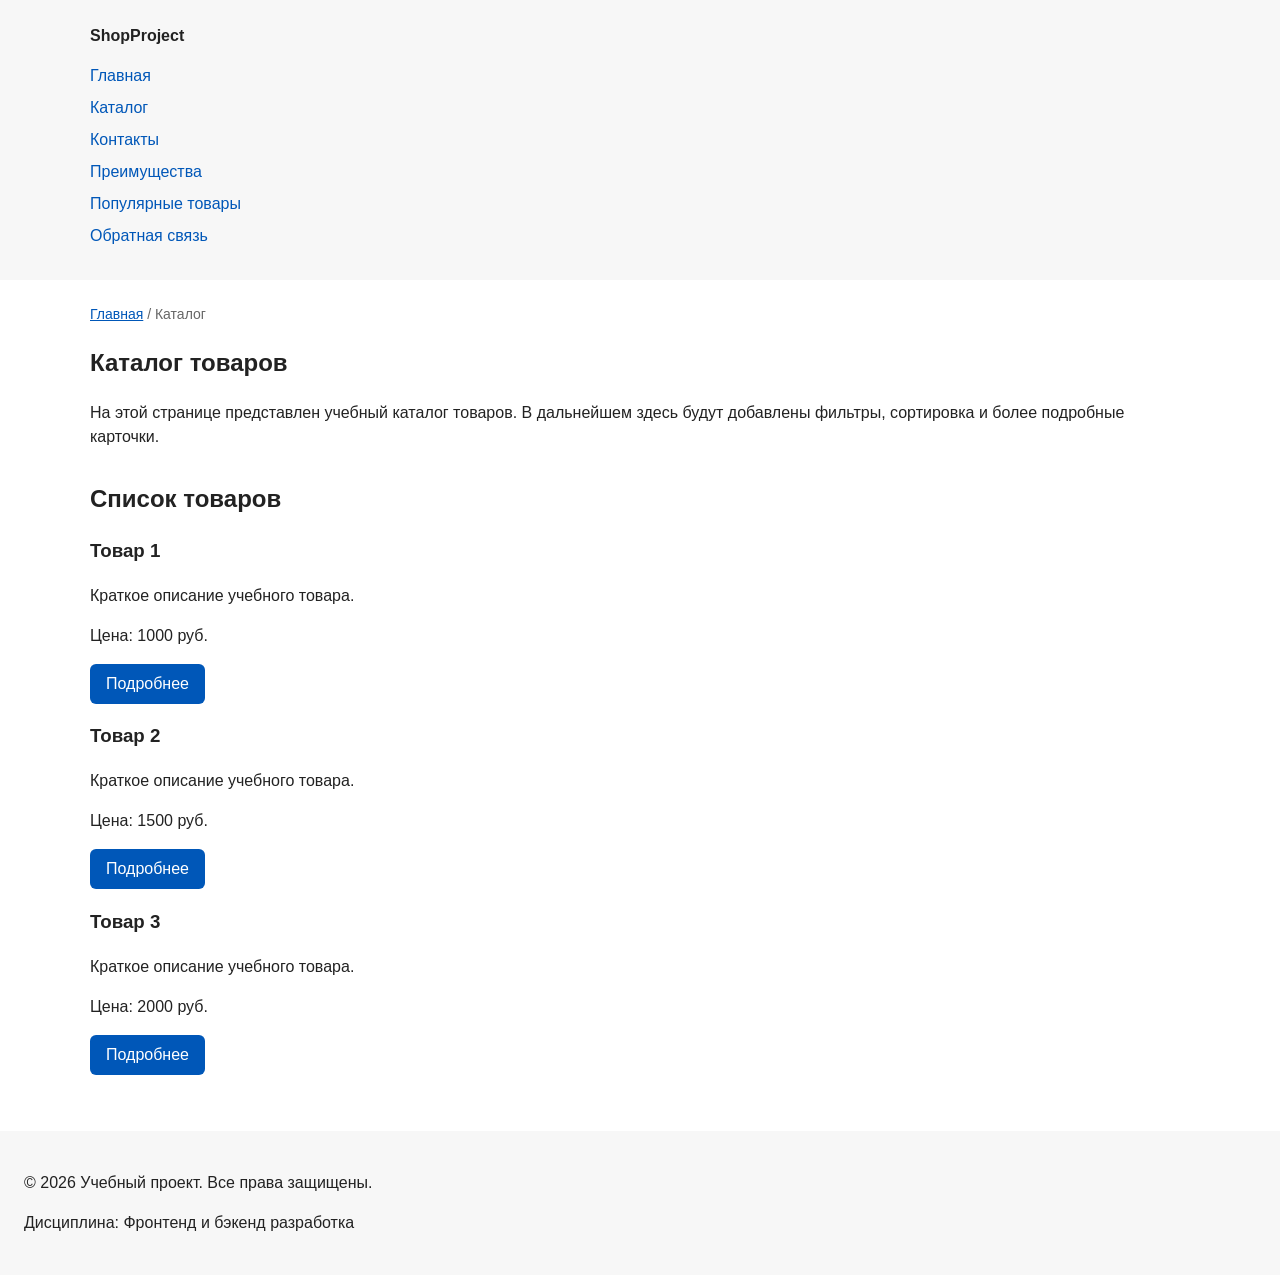
==== catalog.html @ 1e43f2d3 "feat: add multi-page structure navigation and anchors" ====
<!DOCTYPE html>
<html lang="ru">
<head>
    <meta property="og:type" content="website">
  <meta property="og:title" content="Учебный интернет-магазин">
  <meta property="og:description" content="Учебный frontend-проект интернет-магазина.">
  <meta property="og:image" content="https://username.github.io/kr1-html-css-shop/images/preview.jpg">
  <meta charset="UTF-8">
  <meta name="viewport" content="width=device-width, initial-scale=1.0">
  <meta name="description" content="Каталог товаров учебного интернет-магазина.">
  <title>Каталог товаров — Учебный интернет-магазин</title>
  <link rel="stylesheet" href="css/style.css">
</head>
<body>
  <header>
    <div class="site-header">
      <a class="site-logo" href="index.html">ShopProject</a>

      <nav class="site-nav" aria-label="Основная навигация">
        <ul class="site-nav__list">
          <li><a href="index.html">Главная</a></li>
          <li><a href="catalog.html">Каталог</a></li>
          <li><a href="contacts.html">Контакты</a></li>
          <li><a href="index.html#advantages">Преимущества</a></li>
          <li><a href="index.html#popular">Популярные товары</a></li>
          <li><a href="index.html#contacts">Обратная связь</a></li>
        </ul>
      </nav>
    </div>
  </header>

  <main>
    <nav class="breadcrumbs" aria-label="Хлебные крошки">
      <a href="index.html">Главная</a>
      <span>Каталог</span>
    </nav>

    <section class="section">
      <h1>Каталог товаров</h1>
      <p>
        На этой странице представлен учебный каталог товаров.
        В дальнейшем здесь будут добавлены фильтры, сортировка и более
        подробные карточки.
      </p>
    </section>

    <section class="section">
      <h2>Список товаров</h2>

      <article class="product-card">
        <h3>Товар 1</h3>
        <p>Краткое описание учебного товара.</p>
        <p>Цена: 1000 руб.</p>
        <a class="button" href="index.html#popular">Подробнее</a>
      </article>

      <article class="product-card">
        <h3>Товар 2</h3>
        <p>Краткое описание учебного товара.</p>
        <p>Цена: 1500 руб.</p>
        <a class="button" href="index.html#popular">Подробнее</a>
      </article>

      <article class="product-card">
        <h3>Товар 3</h3>
        <p>Краткое описание учебного товара.</p>
        <p>Цена: 2000 руб.</p>
        <a class="button" href="index.html#popular">Подробнее</a>
      </article>
    </section>
  </main>

  <footer>
    <p>&copy; 2026 Учебный проект. Все права защищены.</p>
    <p>Дисциплина: Фронтенд и бэкенд разработка</p>
  </footer>
</body>
</html>
---- css/style.css ----
/* ===============================
   1. Переменные проекта
   =============================== */

:root {
  /* Основные цвета проекта */
  --color-bg: #ffffff;
  --color-text: #222222;
  --color-muted: #666666;
  --color-primary: #0057b8;
  --color-primary-dark: #003f86;
  --color-border: #dddddd;
  --color-surface: #f7f7f7;
  --color-surface-accent: #eef5ff;
  --color-danger: #b00020;
  --color-success: #168a2f;
  --color-success-bg: #eefaf0;
  --color-white: #ffffff;

  /* Отступы */
  --space-xs: 4px;
  --space-sm: 8px;
  --space-md: 16px;
  --space-lg: 24px;
  --space-xl: 32px;

  /* Скругления */
  --radius-sm: 6px;
  --radius-md: 8px;
  --radius-lg: 12px;

  /* Размеры */
  --container-width: 1100px;
}

/* ===============================
   2. Базовые стили
   =============================== */

* {
  box-sizing: border-box;
}
html {
    scroll-behavior: smooth;
}

body {
  margin: 0;
  font-family: Arial, sans-serif;
  line-height: 1.5;
  color: var(--color-text);
  background-color: var(--color-bg);
}

header, main, footer {
  padding: var(--space-lg);
}

header {
  background-color: var(--color-surface);
}

footer {
  background-color: var(--color-surface);
}
/* ===============================
   3. Общие элементы интерфейса
   =============================== */

a {
  color: var(--color-primary);
}

a:hover {
  color: var(--color-primary-dark);
}

a:focus-visible {
  outline: 2px solid var(--color-primary);
  outline-offset: 3px;
}


.site-header{
    max-width: 1100px;
    margin: 0 auto;
}
.site-logo {
    font-weight: bold;
    text-decoration: none;
    color: #222222;
}

.site-nav__list {
  padding: 0;
  margin: 16px 0 0;
  list-style: none;
}
.site-nav__list li{
    margin-bottom: 8px;
}
.site-nav__list a{
    color: #0057b8;
  text-decoration: none;
}

.site-nav__list a:hover {
  text-decoration: underline;
}

/* ===============================
   4. Компоненты страницы
   =============================== */

:target {
  outline: 2px dashed var(--color-primary);
  outline-offset: 4px;
}

.button {
  display: inline-block;
  padding: var(--space-sm) var(--space-md);
  color: var(--color-white);
  background-color: var(--color-primary);
  text-decoration: none;
  border: none;
  border-radius: var(--radius-sm);
  cursor: pointer;
}

.button:hover {
  background-color: var(--color-primary-dark);
}

.button:focus-visible {
  outline: 2px solid var(--color-primary);
  outline-offset: 3px;
}

.button:disabled {
  opacity: 0.6;
  cursor: not-allowed;
}

.aside-info {
  max-width: var(--container-width);
  margin: 0 auto var(--space-xl);
  padding: var(--space-md);
  border-left: 4px solid var(--color-primary);
  background-color: var(--color-surface);
}

.hero {
  max-width: var(--container-width);
  margin: 0 auto var(--space-xl);
  padding: var(--space-xl) var(--space-lg);
  background-color: var(--color-surface-accent);
  border-radius: var(--radius-lg);
}

.section {
  max-width: var(--container-width);
  margin: 0 auto var(--space-xl);
}

.section h2 {
  margin-top: 0;
}

/* ===============================
   5. Форма и модальное окно
   =============================== */

.order-dialog {
  width: min(100% - 32px, 560px);
  padding: var(--space-lg);
  border: none;
  border-radius: var(--radius-lg);
}

.order-dialog::backdrop {
  background-color: rgba(0, 0, 0, 0.5);
}

.form-field {
  margin-bottom: var(--space-md);
}

.form-field label {
  display: block;
  margin-bottom: var(--space-xs);
}

.form-field input,
.form-field select,
.form-field textarea {
  width: 100%;
  padding: 10px 12px;
  border: 1px solid var(--color-border);
  border-radius: var(--radius-sm);
  font: inherit;
}

.form-field input[type="checkbox"] {
  width: auto;
}

.form-field small {
  display: block;
  margin-top: var(--space-xs);
  color: var(--color-muted);
}

.form-field input:hover,
.form-field select:hover,
.form-field textarea:hover {
  border-color: var(--color-primary);
}

.form-field input:focus-visible,
.form-field select:focus-visible,
.form-field textarea:focus-visible,
.form-actions button:focus-visible {
  outline: 2px solid var(--color-primary);
  outline-offset: 3px;
}

[aria-invalid="true"] {
  border-color: var(--color-danger);
}

/*
  Кнопки формы.
*/
.form-actions {
  display: flex;
  gap: 12px;
  margin-top: 20px;
}

/*
  Сообщение об успешной отправке.
*/
.success-message {
  max-width: var(--container-width);
  margin: var(--space-lg) auto;
  padding: var(--space-md);
  border-left: 4px solid var(--color-success);
  background-color: var(--color-success-bg);
}
.breadcrumbs {
  max-width: var(--container-width);
  margin: 0 auto var(--space-md);
  font-size: 14px;
  color: var(--color-muted);
}

.breadcrumbs a {
  color: var(--color-primary);
}

.breadcrumbs span::before {
  content: " / ";
  color: var(--color-muted);
}
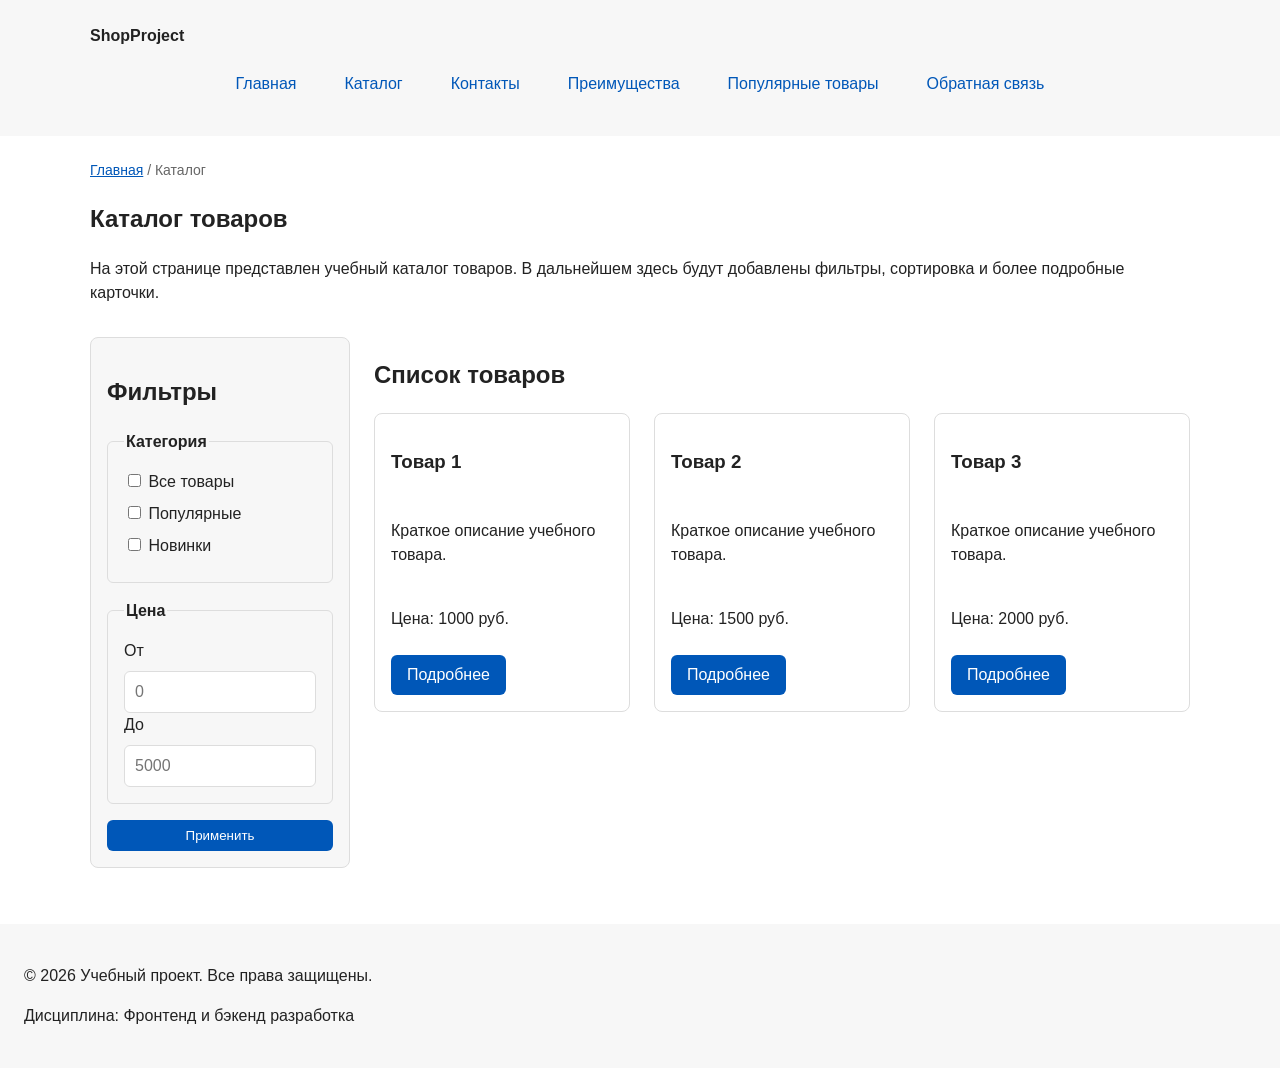
==== commit 7974ef0b: "feat: add flex navigation and grid catalog layout" ====
--- a/catalog.html
+++ b/catalog.html
@@ -43,31 +43,75 @@
         подробные карточки.
       </p>
     </section>
+    <section class="catalog-layout">
+      <aside class="catalog-filters">
+        <h2>Фильтры</h2>
 
-    <section class="section">
-      <h2>Список товаров</h2>
+        <form class="filters-form" action="#" method="get">
+          <fieldset>
+            <legend>Категория</legend>
 
-      <article class="product-card">
-        <h3>Товар 1</h3>
-        <p>Краткое описание учебного товара.</p>
-        <p>Цена: 1000 руб.</p>
-        <a class="button" href="index.html#popular">Подробнее</a>
-      </article>
+            <label>
+              <input type="checkbox" name="category" value="all">
+              Все товары
+            </label>
 
-      <article class="product-card">
-        <h3>Товар 2</h3>
-        <p>Краткое описание учебного товара.</p>
-        <p>Цена: 1500 руб.</p>
-        <a class="button" href="index.html#popular">Подробнее</a>
-      </article>
+            <label>
+              <input type="checkbox" name="category" value="popular">
+              Популярные
+            </label>
 
-      <article class="product-card">
-        <h3>Товар 3</h3>
-        <p>Краткое описание учебного товара.</p>
-        <p>Цена: 2000 руб.</p>
-        <a class="button" href="index.html#popular">Подробнее</a>
-      </article>
+            <label>
+              <input type="checkbox" name="category" value="new">
+              Новинки
+            </label>
+          </fieldset>
+
+          <fieldset>
+            <legend>Цена</legend>
+
+            <label for="price-from">От</label>
+            <input id="price-from" name="price-from" type="number" min="0" placeholder="0">
+
+            <label for="price-to">До</label>
+            <input id="price-to" name="price-to" type="number" min="0" placeholder="5000">
+          </fieldset>
+
+          <button class="button" type="submit">Применить</button>
+        </form>
+      </aside>
+
+      <section class="catalog-products">
+        <h2>Список товаров</h2>
+
+        <div class="products-grid">
+
+            <article class="product-card">
+              <h3>Товар 1</h3>
+              <p>Краткое описание учебного товара.</p>
+              <p>Цена: 1000 руб.</p>
+              <a class="button" href="index.html#popular">Подробнее</a>
+            </article>
+
+            <article class="product-card">
+              <h3>Товар 2</h3>
+              <p>Краткое описание учебного товара.</p>
+              <p>Цена: 1500 руб.</p>
+              <a class="button" href="index.html#popular">Подробнее</a>
+            </article>
+
+            <article class="product-card">
+              <h3>Товар 3</h3>
+              <p>Краткое описание учебного товара.</p>
+              <p>Цена: 2000 руб.</p>
+              <a class="button" href="index.html#popular">Подробнее</a>
+            </article>
+          </section>
+        </div>
+      </section>
     </section>
+
+
   </main>
 
   <footer>
--- a/css/style.css
+++ b/css/style.css
@@ -92,25 +92,104 @@
 }
 
 .site-nav__list {
+  display: flex;
+  flex-wrap: wrap;
+  justify-content: center;
+  align-items: center;
+  gap: var(--space-md);
   padding: 0;
-  margin: 16px 0 0;
+  margin: var(--space-md) 0 0;
   list-style: none;
 }
+
 .site-nav__list li{
     margin-bottom: 8px;
 }
-.site-nav__list a{
-    color: #0057b8;
+.site-nav__list a {
+  display: inline-block;
+  padding: var(--space-sm) var(--space-md);
+  color: var(--color-primary);
   text-decoration: none;
+  border-radius: var(--radius-sm);
 }
 
 .site-nav__list a:hover {
-  text-decoration: underline;
-}
+  color: var(--color-white);
+  background-color: var(--color-primary);
+}
+
 
 /* ===============================
    4. Компоненты страницы
    =============================== */
+.products-grid {
+  display: grid;
+  grid-template-columns: repeat(3, 1fr);
+  gap: var(--space-lg);
+}
+.product-card {
+  display: flex;
+  flex-direction: column;
+  gap: var(--space-sm);
+  margin-bottom: 0;
+  padding: var(--space-md);
+  border: 1px solid var(--color-border);
+  border-radius: var(--radius-md);
+  background-color: var(--color-bg);
+}
+
+.product-card .button {
+  margin-top: auto;
+  align-self: flex-start;
+}
+.catalog-layout {
+  max-width: var(--container-width);
+  margin: 0 auto var(--space-xl);
+  display: grid;
+  grid-template-columns: 260px 1fr;
+  grid-template-areas: "filters products";
+  gap: var(--space-lg);
+}
+
+.catalog-filters {
+  grid-area: filters;
+  padding: var(--space-md);
+  border: 1px solid var(--color-border);
+  border-radius: var(--radius-md);
+  background-color: var(--color-surface);
+}
+
+.catalog-products {
+  grid-area: products;
+}
+.filters-form {
+  display: grid;
+  gap: var(--space-md);
+}
+
+.filters-form fieldset {
+  margin: 0;
+  padding: var(--space-md);
+  border: 1px solid var(--color-border);
+  border-radius: var(--radius-sm);
+}
+
+.filters-form legend {
+  font-weight: 700;
+}
+
+.filters-form label {
+  display: block;
+  margin-bottom: var(--space-sm);
+}
+
+.filters-form input[type="number"] {
+  width: 100%;
+  padding: 8px 10px;
+  border: 1px solid var(--color-border);
+  border-radius: var(--radius-sm);
+  font: inherit;
+}
 
 :target {
   outline: 2px dashed var(--color-primary);
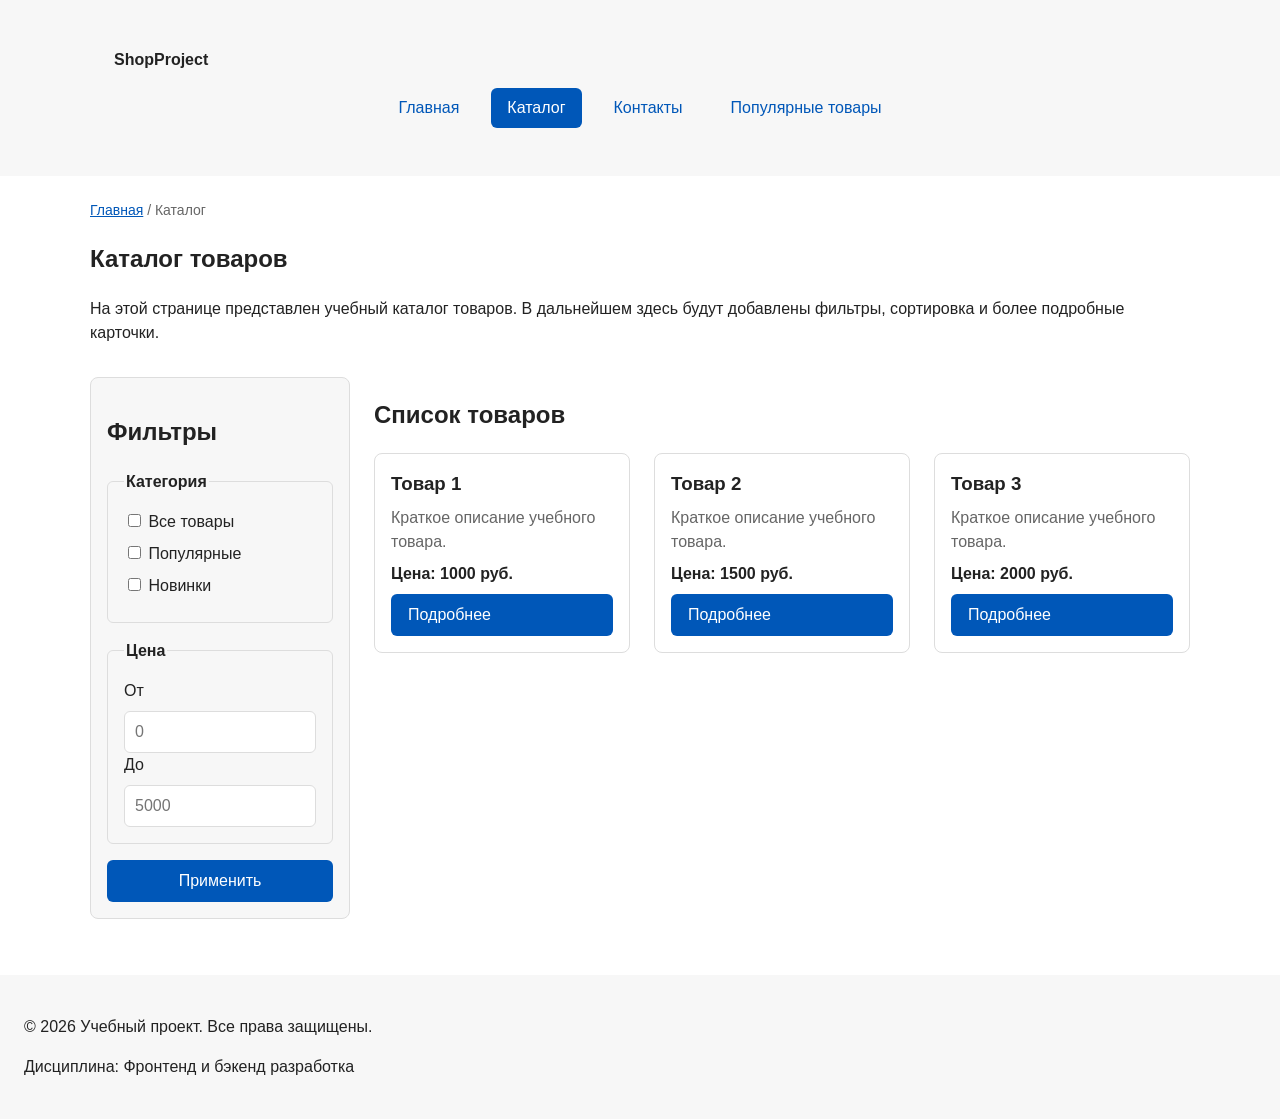
==== commit 18fe64fb: "refactor: apply BEM naming to CSS classes" ====
--- a/catalog.html
+++ b/catalog.html
@@ -1,7 +1,7 @@
 <!DOCTYPE html>
 <html lang="ru">
 <head>
-    <meta property="og:type" content="website">
+  <meta property="og:type" content="website">
   <meta property="og:title" content="Учебный интернет-магазин">
   <meta property="og:description" content="Учебный frontend-проект интернет-магазина.">
   <meta property="og:image" content="https://username.github.io/kr1-html-css-shop/images/preview.jpg">
@@ -12,18 +12,24 @@
   <link rel="stylesheet" href="css/style.css">
 </head>
 <body>
-  <header>
-    <div class="site-header">
-      <a class="site-logo" href="index.html">ShopProject</a>
+  <header class="site-header">
+    <div class="site-header__inner">
+      <a class="site-header__logo" href="index.html">ShopProject</a>
 
       <nav class="site-nav" aria-label="Основная навигация">
         <ul class="site-nav__list">
-          <li><a href="index.html">Главная</a></li>
-          <li><a href="catalog.html">Каталог</a></li>
-          <li><a href="contacts.html">Контакты</a></li>
-          <li><a href="index.html#advantages">Преимущества</a></li>
-          <li><a href="index.html#popular">Популярные товары</a></li>
-          <li><a href="index.html#contacts">Обратная связь</a></li>
+          <li class="site-nav__item">
+            <a class="site-nav__link" href="index.html">Главная</a>
+          </li>
+          <li class="site-nav__item">
+            <a class="site-nav__link site-nav__link--active" href="catalog.html">Каталог</a>
+          </li>
+          <li class="site-nav__item">
+            <a class="site-nav__link" href="contacts.html">Контакты</a>
+          </li>
+          <li class="site-nav__item">
+            <a class="site-nav__link" href="index.html#popular">Популярные товары</a>
+          </li>
         </ul>
       </nav>
     </div>
@@ -31,8 +37,8 @@
 
   <main>
     <nav class="breadcrumbs" aria-label="Хлебные крошки">
-      <a href="index.html">Главная</a>
-      <span>Каталог</span>
+      <a class="breadcrumbs__link" href="index.html">Главная</a>
+      <span class="breadcrumbs__current">Каталог</span>
     </nav>
 
     <section class="section">
@@ -43,6 +49,7 @@
         подробные карточки.
       </p>
     </section>
+
     <section class="catalog-layout">
       <aside class="catalog-filters">
         <h2>Фильтры</h2>
@@ -77,7 +84,7 @@
             <input id="price-to" name="price-to" type="number" min="0" placeholder="5000">
           </fieldset>
 
-          <button class="button" type="submit">Применить</button>
+          <button class="button button--primary" type="submit">Применить</button>
         </form>
       </aside>
 
@@ -85,33 +92,29 @@
         <h2>Список товаров</h2>
 
         <div class="products-grid">
+          <article class="product-card">
+            <h3 class="product-card__title">Товар 1</h3>
+            <p class="product-card__description">Краткое описание учебного товара.</p>
+            <p class="product-card__price">Цена: 1000 руб.</p>
+            <a class="button button--primary" href="index.html#popular">Подробнее</a>
+          </article>
 
-            <article class="product-card">
-              <h3>Товар 1</h3>
-              <p>Краткое описание учебного товара.</p>
-              <p>Цена: 1000 руб.</p>
-              <a class="button" href="index.html#popular">Подробнее</a>
-            </article>
+          <article class="product-card">
+            <h3 class="product-card__title">Товар 2</h3>
+            <p class="product-card__description">Краткое описание учебного товара.</p>
+            <p class="product-card__price">Цена: 1500 руб.</p>
+            <a class="button button--primary" href="index.html#popular">Подробнее</a>
+          </article>
 
-            <article class="product-card">
-              <h3>Товар 2</h3>
-              <p>Краткое описание учебного товара.</p>
-              <p>Цена: 1500 руб.</p>
-              <a class="button" href="index.html#popular">Подробнее</a>
-            </article>
-
-            <article class="product-card">
-              <h3>Товар 3</h3>
-              <p>Краткое описание учебного товара.</p>
-              <p>Цена: 2000 руб.</p>
-              <a class="button" href="index.html#popular">Подробнее</a>
-            </article>
-          </section>
+          <article class="product-card">
+            <h3 class="product-card__title">Товар 3</h3>
+            <p class="product-card__description">Краткое описание учебного товара.</p>
+            <p class="product-card__price">Цена: 2000 руб.</p>
+            <a class="button button--primary" href="index.html#popular">Подробнее</a>
+          </article>
         </div>
       </section>
     </section>
-
-
   </main>
 
   <footer>
@@ -119,4 +122,4 @@
     <p>Дисциплина: Фронтенд и бэкенд разработка</p>
   </footer>
 </body>
-</html>
+</html>
--- a/css/style.css
+++ b/css/style.css
@@ -40,8 +40,9 @@
 * {
   box-sizing: border-box;
 }
+
 html {
-    scroll-behavior: smooth;
+  scroll-behavior: smooth;
 }
 
 body {
@@ -52,17 +53,17 @@
   background-color: var(--color-bg);
 }
 
-header, main, footer {
+header,
+main,
+footer {
   padding: var(--space-lg);
 }
 
-header {
-  background-color: var(--color-surface);
-}
-
+header,
 footer {
   background-color: var(--color-surface);
 }
+
 /* ===============================
    3. Общие элементы интерфейса
    =============================== */
@@ -80,15 +81,21 @@
   outline-offset: 3px;
 }
 
-
-.site-header{
-    max-width: 1100px;
-    margin: 0 auto;
-}
-.site-logo {
-    font-weight: bold;
-    text-decoration: none;
-    color: #222222;
+/* Шапка сайта */
+.site-header {
+  background-color: var(--color-surface);
+}
+
+.site-header__inner {
+  max-width: var(--container-width);
+  margin: 0 auto;
+  padding: var(--space-lg);
+}
+
+.site-header__logo {
+  font-weight: 700;
+  color: var(--color-text);
+  text-decoration: none;
 }
 
 .site-nav__list {
@@ -102,10 +109,7 @@
   list-style: none;
 }
 
-.site-nav__list li{
-    margin-bottom: 8px;
-}
-.site-nav__list a {
+.site-nav__link {
   display: inline-block;
   padding: var(--space-sm) var(--space-md);
   color: var(--color-primary);
@@ -113,35 +117,77 @@
   border-radius: var(--radius-sm);
 }
 
-.site-nav__list a:hover {
+.site-nav__link:hover {
   color: var(--color-white);
   background-color: var(--color-primary);
 }
 
+.site-nav__link:focus-visible {
+  outline: 2px solid var(--color-primary);
+  outline-offset: 3px;
+}
+
+.site-nav__link--active {
+  color: var(--color-white);
+  background-color: var(--color-primary);
+}
 
 /* ===============================
    4. Компоненты страницы
    =============================== */
+
 .products-grid {
   display: grid;
   grid-template-columns: repeat(3, 1fr);
   gap: var(--space-lg);
 }
+
 .product-card {
   display: flex;
   flex-direction: column;
   gap: var(--space-sm);
-  margin-bottom: 0;
   padding: var(--space-md);
   border: 1px solid var(--color-border);
   border-radius: var(--radius-md);
   background-color: var(--color-bg);
 }
 
-.product-card .button {
+.product-card:hover {
+  border-color: var(--color-primary);
+}
+
+.product-card--featured {
+  border-color: var(--color-primary);
+}
+
+.product-card--discount {
+  border-color: var(--color-danger);
+}
+
+.product-card__title {
+  margin: 0;
+  color: var(--color-text);
+}
+
+.product-card__description {
+  margin: 0;
+  color: var(--color-muted);
+}
+
+.product-card__price {
+  margin: 0;
+  font-weight: 700;
+}
+
+.product-card--discount .product-card__price {
+  color: var(--color-danger);
+}
+
+.product-card__button {
   margin-top: auto;
   align-self: flex-start;
 }
+
 .catalog-layout {
   max-width: var(--container-width);
   margin: 0 auto var(--space-xl);
@@ -162,6 +208,7 @@
 .catalog-products {
   grid-area: products;
 }
+
 .filters-form {
   display: grid;
   gap: var(--space-md);
@@ -196,14 +243,19 @@
   outline-offset: 4px;
 }
 
+/* ===============================
+   5. Кнопки
+   =============================== */
+
 .button {
   display: inline-block;
   padding: var(--space-sm) var(--space-md);
   color: var(--color-white);
   background-color: var(--color-primary);
+  border: 1px solid transparent;
+  border-radius: var(--radius-sm);
+  font: inherit;
   text-decoration: none;
-  border: none;
-  border-radius: var(--radius-sm);
   cursor: pointer;
 }
 
@@ -216,10 +268,35 @@
   outline-offset: 3px;
 }
 
-.button:disabled {
+.button:disabled,
+.button--disabled {
   opacity: 0.6;
   cursor: not-allowed;
 }
+
+.button--primary {
+  color: var(--color-white);
+  background-color: var(--color-primary);
+}
+
+.button--primary:hover {
+  background-color: var(--color-primary-dark);
+}
+
+.button--secondary {
+  color: var(--color-primary);
+  background-color: transparent;
+  border: 1px solid var(--color-primary);
+}
+
+.button--secondary:hover {
+  color: var(--color-white);
+  background-color: var(--color-primary);
+}
+
+/* ===============================
+   6. Прочие блоки страницы
+   =============================== */
 
 .aside-info {
   max-width: var(--container-width);
@@ -247,8 +324,46 @@
 }
 
 /* ===============================
-   5. Форма и модальное окно
-   =============================== */
+   7. Форма и модальное окно
+   =============================== */
+
+.order-form__field {
+  margin-bottom: var(--space-md);
+}
+
+.order-form__label {
+  display: block;
+  margin-bottom: var(--space-xs);
+}
+
+.order-form__input,
+.order-form__select,
+.order-form__textarea {
+  width: 100%;
+  padding: 10px 12px;
+  border: 1px solid var(--color-border);
+  border-radius: var(--radius-sm);
+  font: inherit;
+}
+
+.order-form__input:hover,
+.order-form__select:hover,
+.order-form__textarea:hover {
+  border-color: var(--color-primary);
+}
+
+.order-form__input:focus-visible,
+.order-form__select:focus-visible,
+.order-form__textarea:focus-visible {
+  outline: 2px solid var(--color-primary);
+  outline-offset: 3px;
+}
+
+.order-form__actions {
+  display: flex;
+  gap: var(--space-md);
+  margin-top: var(--space-lg);
+}
 
 .order-dialog {
   width: min(100% - 32px, 560px);
@@ -261,65 +376,15 @@
   background-color: rgba(0, 0, 0, 0.5);
 }
 
-.form-field {
-  margin-bottom: var(--space-md);
-}
-
-.form-field label {
-  display: block;
-  margin-bottom: var(--space-xs);
-}
-
-.form-field input,
-.form-field select,
-.form-field textarea {
-  width: 100%;
-  padding: 10px 12px;
-  border: 1px solid var(--color-border);
-  border-radius: var(--radius-sm);
-  font: inherit;
-}
-
-.form-field input[type="checkbox"] {
-  width: auto;
-}
-
-.form-field small {
-  display: block;
-  margin-top: var(--space-xs);
-  color: var(--color-muted);
-}
-
-.form-field input:hover,
-.form-field select:hover,
-.form-field textarea:hover {
-  border-color: var(--color-primary);
-}
-
-.form-field input:focus-visible,
-.form-field select:focus-visible,
-.form-field textarea:focus-visible,
-.form-actions button:focus-visible {
-  outline: 2px solid var(--color-primary);
-  outline-offset: 3px;
+.order-dialog__title {
+  margin-top: 0;
 }
 
 [aria-invalid="true"] {
   border-color: var(--color-danger);
 }
 
-/*
-  Кнопки формы.
-*/
-.form-actions {
-  display: flex;
-  gap: 12px;
-  margin-top: 20px;
-}
-
-/*
-  Сообщение об успешной отправке.
-*/
+/* Сообщение об успешной отправке */
 .success-message {
   max-width: var(--container-width);
   margin: var(--space-lg) auto;
@@ -327,6 +392,11 @@
   border-left: 4px solid var(--color-success);
   background-color: var(--color-success-bg);
 }
+
+/* ===============================
+   8. Хлебные крошки
+   =============================== */
+
 .breadcrumbs {
   max-width: var(--container-width);
   margin: 0 auto var(--space-md);
@@ -334,11 +404,11 @@
   color: var(--color-muted);
 }
 
-.breadcrumbs a {
+.breadcrumbs__link {
   color: var(--color-primary);
 }
 
-.breadcrumbs span::before {
+.breadcrumbs__current::before {
   content: " / ";
   color: var(--color-muted);
-}
+}
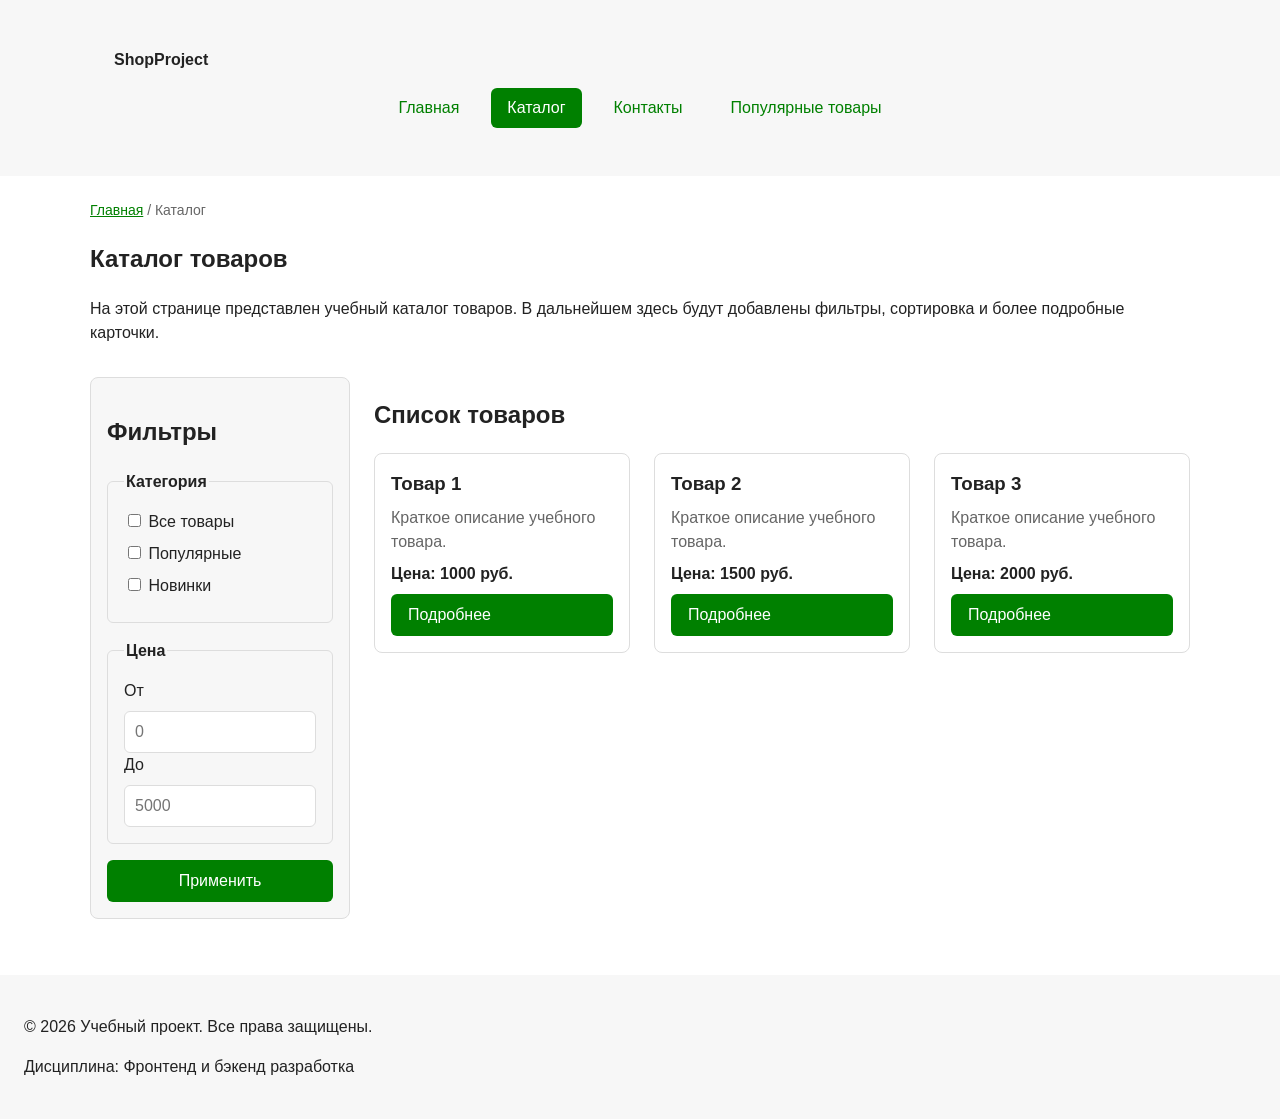
==== commit 0349befa: "Добавлена страница с описанием товара, иземенены цвета" ====
--- a/catalog.html
+++ b/catalog.html
@@ -96,21 +96,21 @@
             <h3 class="product-card__title">Товар 1</h3>
             <p class="product-card__description">Краткое описание учебного товара.</p>
             <p class="product-card__price">Цена: 1000 руб.</p>
-            <a class="button button--primary" href="index.html#popular">Подробнее</a>
+            <a class="button button--primary" href="product.html">Подробнее</a>
           </article>
 
           <article class="product-card">
             <h3 class="product-card__title">Товар 2</h3>
             <p class="product-card__description">Краткое описание учебного товара.</p>
             <p class="product-card__price">Цена: 1500 руб.</p>
-            <a class="button button--primary" href="index.html#popular">Подробнее</a>
+            <a class="button button--primary" href="product.html">Подробнее</a>
           </article>
 
           <article class="product-card">
             <h3 class="product-card__title">Товар 3</h3>
             <p class="product-card__description">Краткое описание учебного товара.</p>
             <p class="product-card__price">Цена: 2000 руб.</p>
-            <a class="button button--primary" href="index.html#popular">Подробнее</a>
+            <a class="button button--primary" href="product.html">Подробнее</a>
           </article>
         </div>
       </section>
--- a/css/style.css
+++ b/css/style.css
@@ -7,8 +7,8 @@
   --color-bg: #ffffff;
   --color-text: #222222;
   --color-muted: #666666;
-  --color-primary: #0057b8;
-  --color-primary-dark: #003f86;
+  --color-primary: #008000;
+  --color-primary-dark: #006400;
   --color-border: #dddddd;
   --color-surface: #f7f7f7;
   --color-surface-accent: #eef5ff;
@@ -411,4 +411,55 @@
 .breadcrumbs__current::before {
   content: " / ";
   color: var(--color-muted);
+}
+
+/* ===============================
+   9. Страница товара
+   =============================== */
+
+.product {
+  max-width: var(--container-width);
+  margin: 0 auto var(--space-xl);
+  display: grid;
+  grid-template-columns: minmax(0, 1fr) minmax(0, 1fr);
+  gap: var(--space-xl);
+  align-items: start;
+}
+
+.product__image {
+  display: block;
+  width: 100%;
+  height: auto;
+  border: 1px solid var(--color-border);
+  border-radius: var(--radius-lg);
+  background-color: var(--color-surface);
+}
+
+.product__info {
+  display: flex;
+  flex-direction: column;
+  gap: var(--space-sm);
+}
+
+.product__title {
+  margin: 0;
+}
+
+.product__sku {
+  margin: 0;
+  font-size: 14px;
+  color: var(--color-muted);
+}
+
+.product__price {
+  margin: var(--space-sm) 0;
+  font-size: 28px;
+  font-weight: 700;
+  color: var(--color-primary);
+}
+
+@media (max-width: 800px) {
+  .product {
+    grid-template-columns: 1fr;
+  }
 }
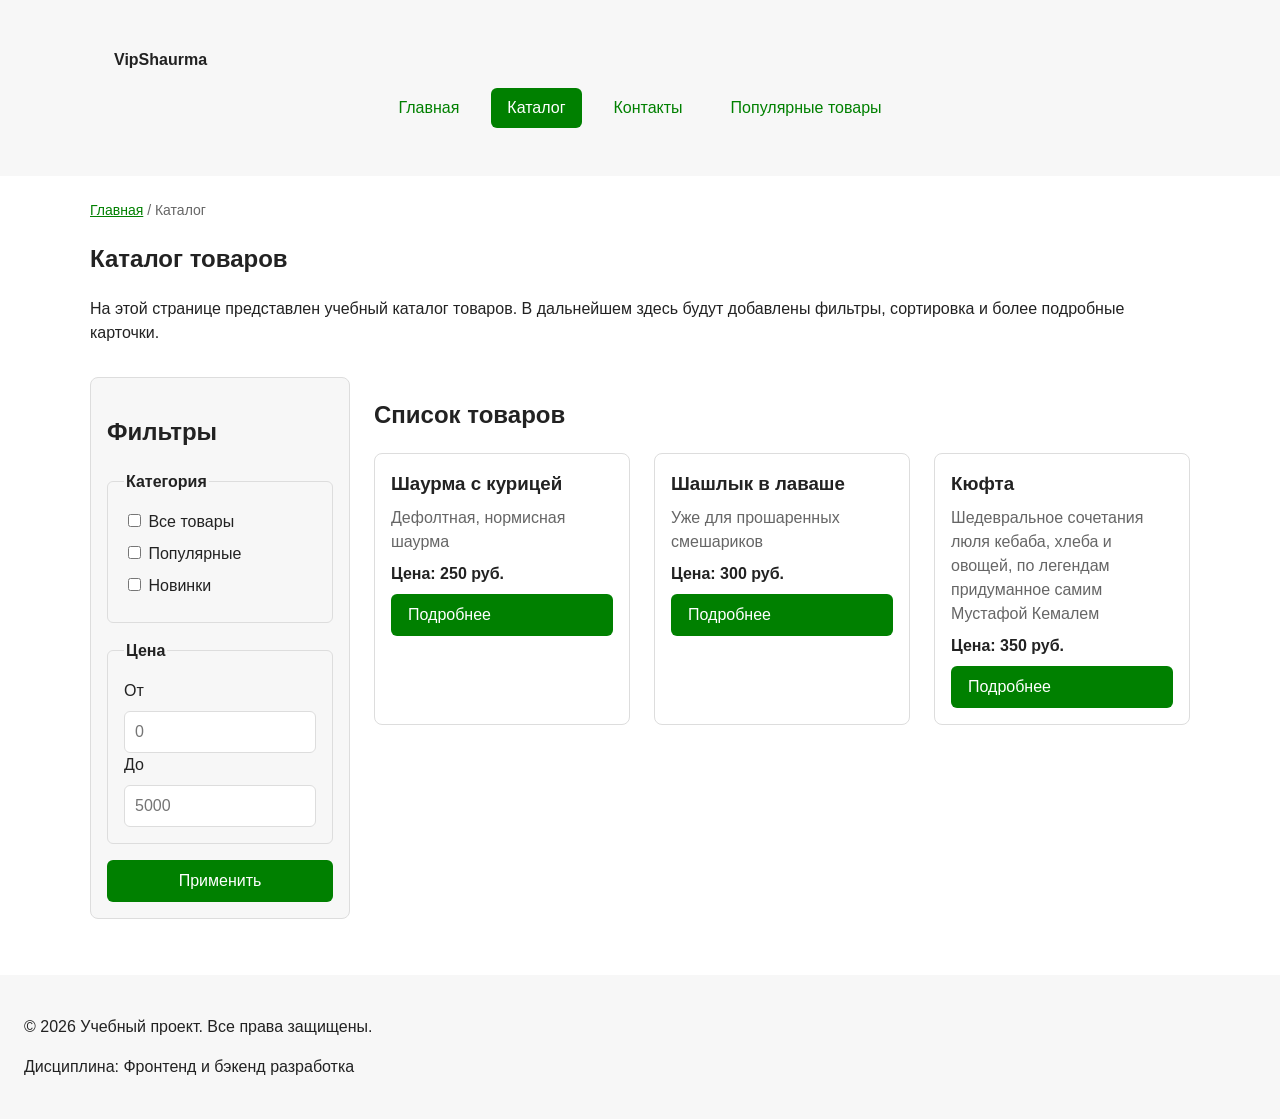
==== commit fd321227: "добавил еще страниц, настроил тематику сайта" ====
--- a/catalog.html
+++ b/catalog.html
@@ -14,7 +14,7 @@
 <body>
   <header class="site-header">
     <div class="site-header__inner">
-      <a class="site-header__logo" href="index.html">ShopProject</a>
+      <a class="site-header__logo" href="index.html">VipShaurma</a>
 
       <nav class="site-nav" aria-label="Основная навигация">
         <ul class="site-nav__list">
@@ -93,24 +93,24 @@
 
         <div class="products-grid">
           <article class="product-card">
-            <h3 class="product-card__title">Товар 1</h3>
-            <p class="product-card__description">Краткое описание учебного товара.</p>
-            <p class="product-card__price">Цена: 1000 руб.</p>
+            <h3 class="product-card__title">Шаурма с курицей</h3>
+            <p class="product-card__description">Дефолтная, нормисная шаурма</p>
+            <p class="product-card__price">Цена: 250 руб.</p>
             <a class="button button--primary" href="product.html">Подробнее</a>
           </article>
 
           <article class="product-card">
-            <h3 class="product-card__title">Товар 2</h3>
-            <p class="product-card__description">Краткое описание учебного товара.</p>
-            <p class="product-card__price">Цена: 1500 руб.</p>
-            <a class="button button--primary" href="product.html">Подробнее</a>
+            <h3 class="product-card__title">Шашлык в лаваше</h3>
+            <p class="product-card__description">Уже для прошаренных смешариков</p>
+            <p class="product-card__price">Цена: 300 руб.</p>
+            <a class="button button--primary" href="product_2.html">Подробнее</a>
           </article>
 
           <article class="product-card">
-            <h3 class="product-card__title">Товар 3</h3>
-            <p class="product-card__description">Краткое описание учебного товара.</p>
-            <p class="product-card__price">Цена: 2000 руб.</p>
-            <a class="button button--primary" href="product.html">Подробнее</a>
+            <h3 class="product-card__title">Кюфта</h3>
+            <p class="product-card__description">Шедевральное сочетания люля кебаба, хлеба и овощей, по легендам придуманное самим Мустафой Кемалем</p>
+            <p class="product-card__price">Цена: 350 руб.</p>
+            <a class="button button--primary" href="product_3.html">Подробнее</a>
           </article>
         </div>
       </section>
